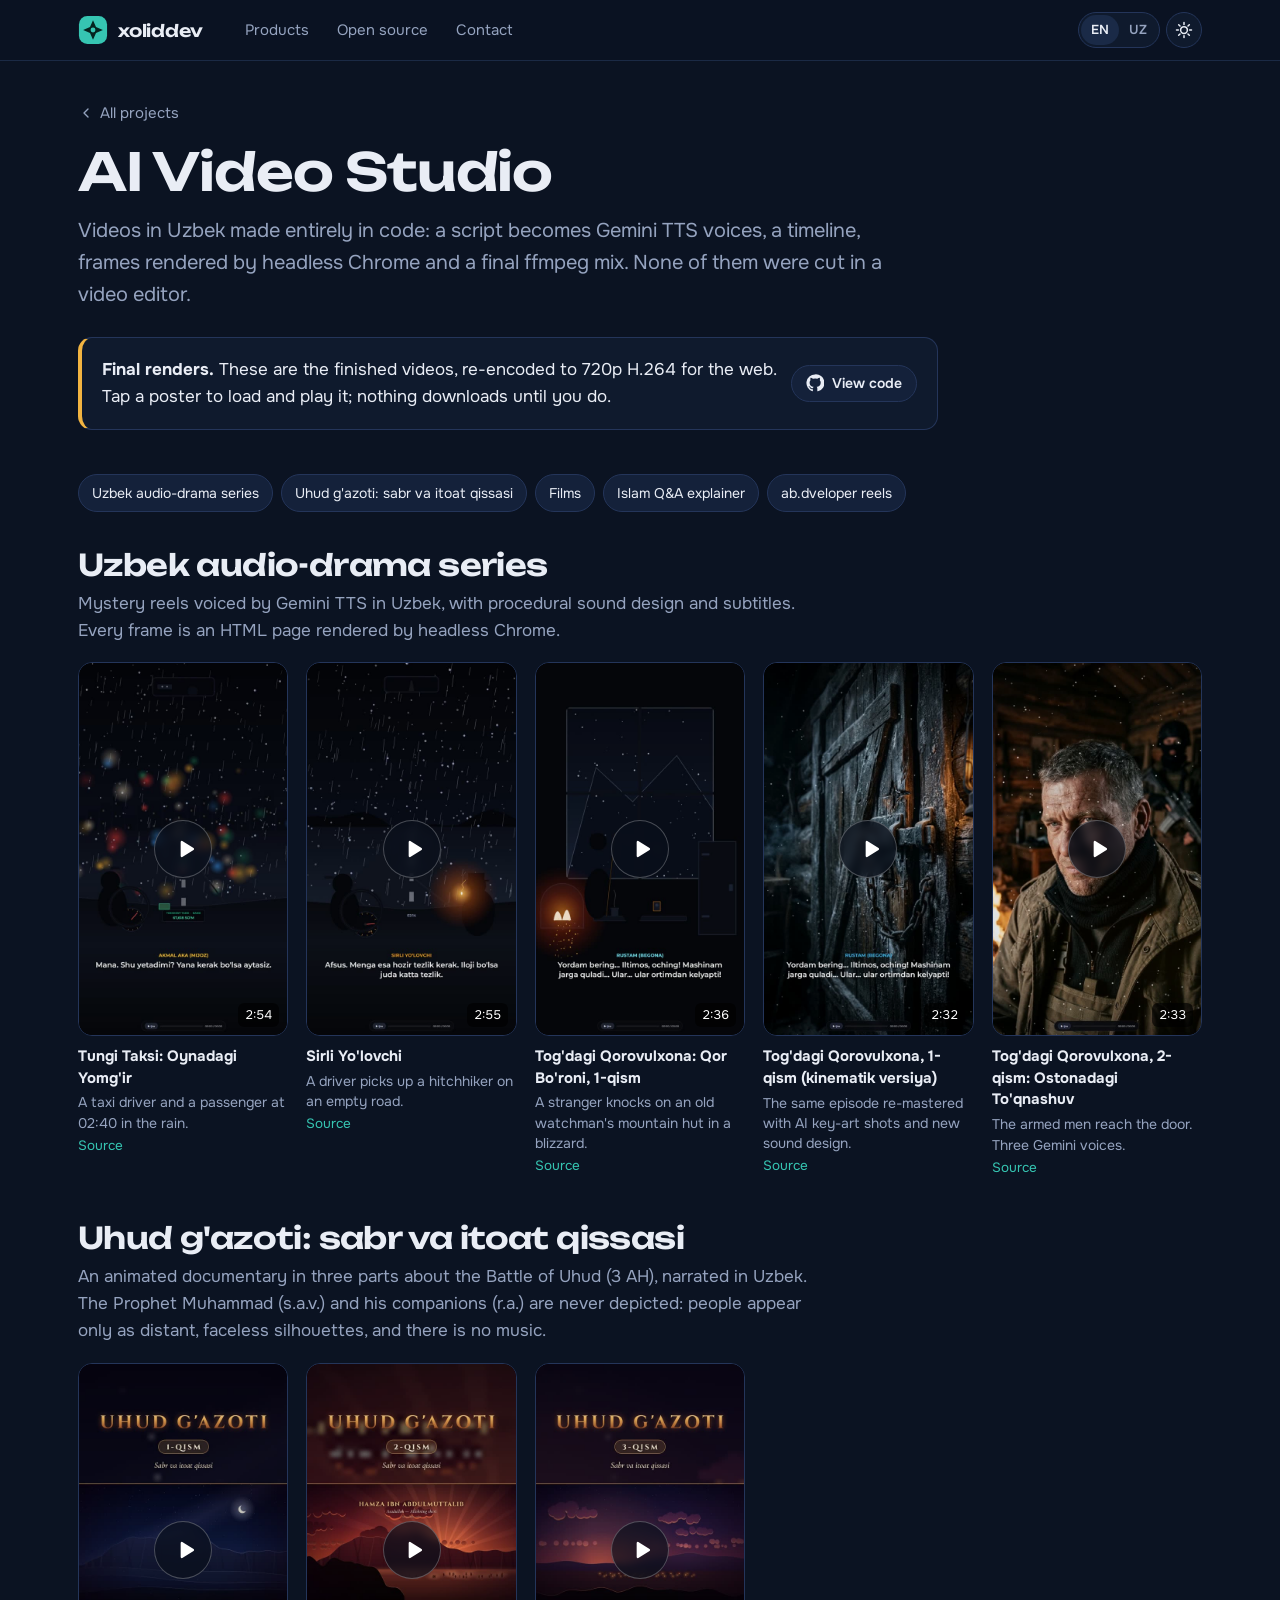
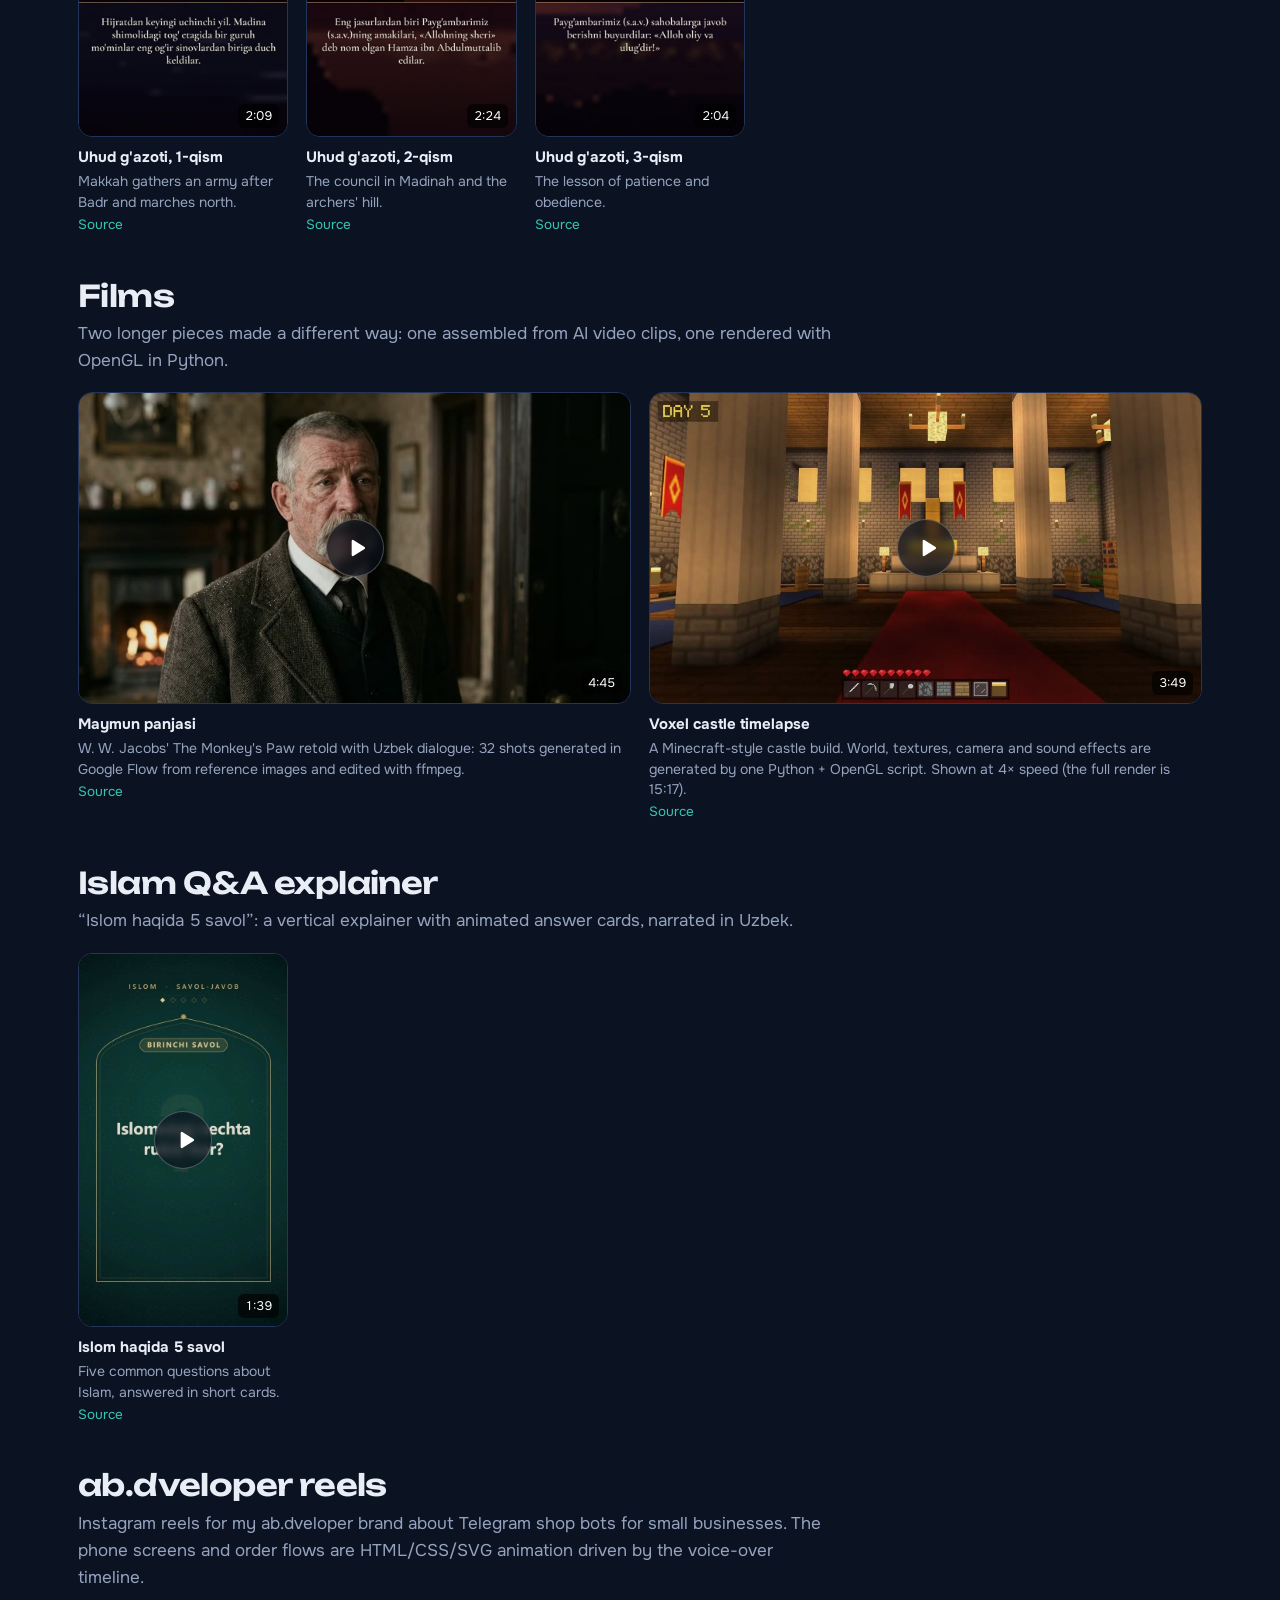
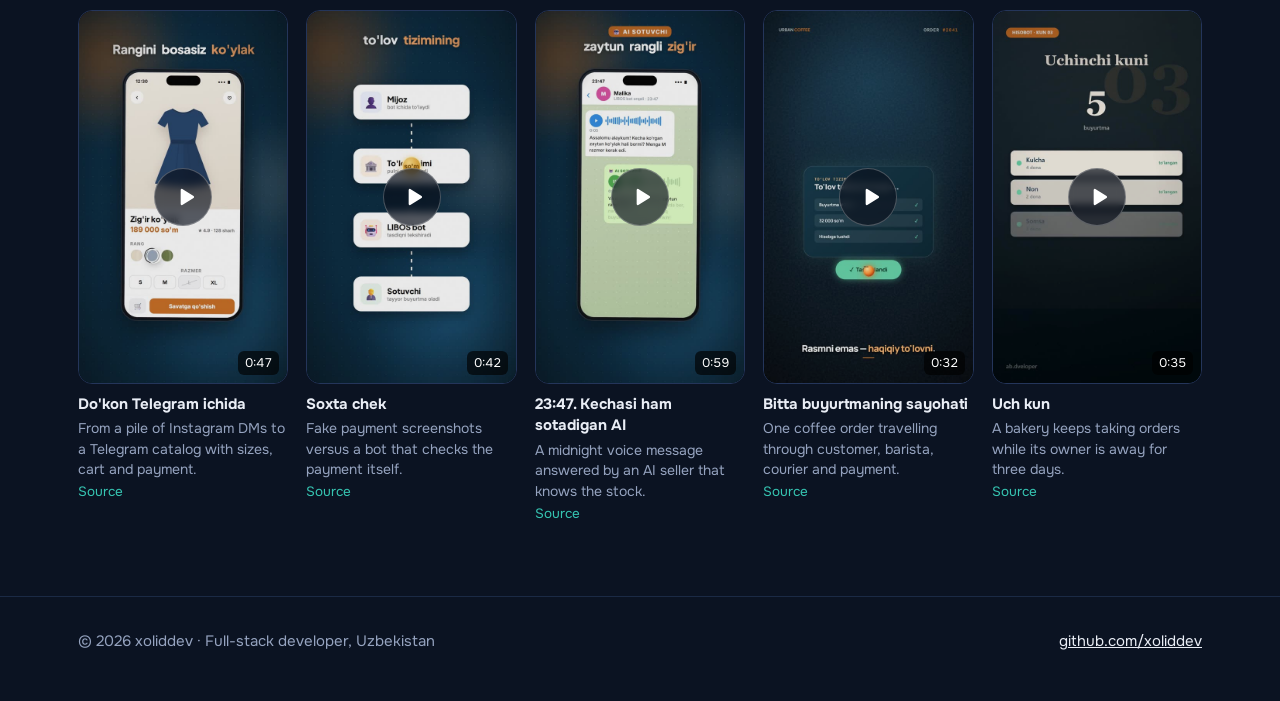
==== demos/ai-video-studio/index.html @ 484e1713 "Portfolio and live demos Home page with product case studies and an open-source grid, plus a live br" ====
<!doctype html>
<html lang="en" data-lang="en" data-theme="dark">
<head>
<meta charset="utf-8">
<meta name="viewport" content="width=device-width, initial-scale=1">
<title>AI Video Studio: Uzbek AI videos | xoliddev</title>
<meta name="x-title-en" content="AI Video Studio: Uzbek AI videos | xoliddev">
<meta name="x-title-uz" content="AI Video Studio: o'zbekcha AI videolar | xoliddev">
<meta name="description" content="Uzbek videos made with AI and code, from script to MP4: audio-drama reels, an animated history film, a Google Flow short film, a voxel timelapse and brand reels.">
<meta name="theme-color" content="#0b1322">
<link rel="canonical" href="https://xoliddev.github.io/demos/ai-video-studio/">
<meta property="og:type" content="website">
<meta property="og:site_name" content="xoliddev">
<meta property="og:title" content="AI Video Studio: Uzbek AI videos">
<meta property="og:description" content="Uzbek videos made with AI and code, from script to MP4: audio-drama reels, an animated history film, a Google Flow short film, a voxel timelapse and brand reels.">
<meta property="og:url" content="https://xoliddev.github.io/demos/ai-video-studio/">
<meta property="og:image" content="https://xoliddev.github.io/assets/img/og.png">
<meta name="twitter:card" content="summary_large_image">
<meta name="twitter:title" content="AI Video Studio: Uzbek AI videos">
<meta name="twitter:description" content="Uzbek videos made with AI and code, from script to MP4: audio-drama reels, an animated history film, a Google Flow short film, a voxel timelapse and brand reels.">
<meta name="twitter:image" content="https://xoliddev.github.io/assets/img/og.png">
<link rel="icon" href="../../favicon.svg" type="image/svg+xml">
<link rel="preconnect" href="https://fonts.googleapis.com">
<link rel="preconnect" href="https://fonts.gstatic.com" crossorigin>
<link rel="stylesheet" href="https://fonts.googleapis.com/css2?family=Onest:wght@400;500;600;700&family=Unbounded:wght@500;600;700&family=JetBrains+Mono:wght@400;500&display=swap">
<link rel="stylesheet" href="../../assets/css/site.css">
<script>(function(){var d=document.documentElement,g=function(k){try{return localStorage.getItem(k)}catch(e){return null}};d.dataset.lang=g('lang')||((navigator.language||'').toLowerCase().indexOf('uz')===0?'uz':'en');d.dataset.theme=g('theme')||'dark';})();</script>
<style>
.vgroup{padding-top:36px;padding-bottom:8px}.vgroup:last-of-type{padding-bottom:72px}
.vhead{max-width:760px;margin-bottom:18px}.vhead h2{font-size:clamp(22px,3vw,30px);margin-bottom:8px}.vhead p{margin:0}
.vgrid{display:grid;gap:18px}
.vgrid.v{grid-template-columns:repeat(2,minmax(0,1fr))}
@media(min-width:760px){.vgrid.v{grid-template-columns:repeat(3,minmax(0,1fr))}}
@media(min-width:1080px){.vgrid.v{grid-template-columns:repeat(5,minmax(0,1fr))}}
@media(min-width:900px){.vgrid.h{grid-template-columns:repeat(2,minmax(0,1fr))}}
.vid{margin:0;display:grid;gap:10px;align-content:start}
.vid-poster,.vid video{position:relative;display:block;width:100%;padding:0;border:1px solid var(--line);border-radius:14px;overflow:hidden;background:#000;cursor:pointer}
.vid.v .vid-poster,.vid.v video{aspect-ratio:9/16}.vid.h .vid-poster,.vid.h video{aspect-ratio:16/9}
.vid-poster img{width:100%;height:100%;object-fit:cover;transition:transform .4s,opacity .3s;opacity:.92}
.vid-poster:hover img{transform:scale(1.03);opacity:1}
.vid-play{position:absolute;left:50%;top:50%;width:58px;height:58px;margin:-29px 0 0 -29px;border-radius:50%;background:rgba(10,16,28,.66);display:grid;place-items:center;color:#fff;backdrop-filter:blur(4px);border:1px solid rgba(255,255,255,.25)}
.vid-play svg{width:26px;height:26px;margin-left:3px}
.vid-dur{position:absolute;right:8px;bottom:8px;background:rgba(0,0,0,.65);color:#fff;font-size:12.5px;padding:2px 7px;border-radius:6px;font-variant-numeric:tabular-nums}
.vid video{object-fit:contain;cursor:auto}
.vid figcaption{display:grid;gap:3px;font-size:14px;line-height:1.45}.vid figcaption b{font-size:15px;color:var(--text)}
.vid figcaption a{color:var(--accent);font-size:13.5px;text-decoration:none;width:max-content}.vid figcaption a:hover{text-decoration:underline}
.jump{display:flex;flex-wrap:wrap;gap:8px;margin-top:20px}
</style>
</head>
<body data-root="../../">
<header class="site-head"></header>
<main id="main">
  <section class="wrap demo-hero">
    <a class="crumb" href="../../#open-source"><svg viewBox="0 0 24 24" fill="none" stroke="currentColor" stroke-width="2" stroke-linecap="round" stroke-linejoin="round"><path d="M15 18l-6-6 6-6"/></svg><span class="l-en">All projects</span><span class="l-uz">Barcha loyihalar</span></a>
    <h1>AI Video Studio</h1>
    <p class="lede l-en">Videos in Uzbek made entirely in code: a script becomes Gemini TTS voices, a timeline, frames rendered by headless Chrome and a final ffmpeg mix. None of them were cut in a video editor.</p>
    <p class="lede l-uz">To'liq kod orqali yaratilgan o'zbekcha videolar: ssenariy Gemini TTS ovozlariga, vaqt chizig'iga, headless Chrome chizgan kadrlarga va yakuniy ffmpeg miksiga aylanadi. Hech biri video muharrirda yig'ilmagan.</p>
    <div class="demo-notice">
      <p class="l-en"><b>Final renders.</b> These are the finished videos, re-encoded to 720p H.264 for the web. Tap a poster to load and play it; nothing downloads until you do.</p>
      <p class="l-uz"><b>Yakuniy renderlar.</b> Bular tayyor videolar, veb uchun 720p H.264 ga qayta kodlangan. Yuklab ijro etish uchun posterni bosing, bosmaguningizcha hech narsa yuklanmaydi.</p>
      <div class="btn-row"><a class="btn btn-small" href="https://github.com/xoliddev/ai-video-studio" target="_blank" rel="noopener"><svg viewBox="0 0 24 24" fill="currentColor" aria-hidden="true"><path d="M12 .5a11.5 11.5 0 0 0-3.6 22.4c.6.1.8-.3.8-.6v-2c-3.2.7-3.9-1.5-3.9-1.5-.5-1.3-1.3-1.7-1.3-1.7-1-.7.1-.7.1-.7 1.2.1 1.8 1.2 1.8 1.2 1 1.8 2.8 1.3 3.5 1 .1-.8.4-1.3.7-1.6-2.6-.3-5.3-1.3-5.3-5.7 0-1.3.5-2.3 1.2-3.1-.1-.3-.5-1.5.1-3.1 0 0 1-.3 3.2 1.2a11 11 0 0 1 5.8 0c2.2-1.5 3.2-1.2 3.2-1.2.6 1.6.2 2.8.1 3.1.8.8 1.2 1.9 1.2 3.1 0 4.4-2.7 5.4-5.3 5.7.4.4.8 1.1.8 2.2v3.3c0 .3.2.7.8.6A11.5 11.5 0 0 0 12 .5z"/></svg><span class="l-en">View code</span><span class="l-uz">Kodni ko'rish</span></a></div>
    </div>
  </section>
  <section class="wrap"><nav class="jump" aria-label="Sections"><a class="chip" href="#series"><span class="l-en">Uzbek audio-drama series</span><span class="l-uz">O'zbekcha audio-serial</span></a><a class="chip" href="#uhud"><span class="l-en">Uhud g'azoti: sabr va itoat qissasi</span><span class="l-uz">Uhud g'azoti: sabr va itoat qissasi</span></a><a class="chip" href="#films"><span class="l-en">Films</span><span class="l-uz">Filmlar</span></a><a class="chip" href="#qa"><span class="l-en">Islam Q&A explainer</span><span class="l-uz">Islom haqida savol-javob</span></a><a class="chip" href="#reels"><span class="l-en">ab.dveloper reels</span><span class="l-uz">ab.dveloper reels</span></a></nav></section>
  <section class="wrap vgroup" id="series">
    <div class="vhead"><h2><span class="l-en">Uzbek audio-drama series</span><span class="l-uz">O'zbekcha audio-serial</span></h2><p class="muted"><span class="l-en">Mystery reels voiced by Gemini TTS in Uzbek, with procedural sound design and subtitles. Every frame is an HTML page rendered by headless Chrome.</span><span class="l-uz">Gemini TTS bilan o'zbekcha ovozlangan sirli reels, protsedural ovoz dizayni va subtitrlar bilan. Har bir kadr headless Chrome chizgan HTML sahifa.</span></p></div>
    <div class="vgrid v">
        <figure class="vid v">
          <button type="button" class="vid-poster" data-src="media/tungi-taksi.mp4" data-poster="media/tungi-taksi.jpg" aria-label="Play Tungi Taksi: Oynadagi Yomg&#x27;ir">
            <img src="media/tungi-taksi.jpg" alt="" loading="lazy" width="540" height="960">
            <span class="vid-play"><svg viewBox="0 0 24 24" fill="currentColor" aria-hidden="true"><path d="M8 5.5v13a1 1 0 0 0 1.5.86l10.4-6.5a1 1 0 0 0 0-1.72L9.5 4.64A1 1 0 0 0 8 5.5z"/></svg></span><span class="vid-dur">2:54</span>
          </button>
          <figcaption><b lang="uz">Tungi Taksi: Oynadagi Yomg&#x27;ir</b><span class="muted"><span class="l-en">A taxi driver and a passenger at 02:40 in the rain.</span><span class="l-uz">Yomg'irli tunda soat 02:40 da taksichi va yo'lovchi.</span></span><a href="https://github.com/xoliddev/ai-video-studio/tree/main/uzbek-audio-series" target="_blank" rel="noopener"><span class="l-en">Source</span><span class="l-uz">Manba kodi</span></a></figcaption>
        </figure>
        <figure class="vid v">
          <button type="button" class="vid-poster" data-src="media/sirli-yolovchi.mp4" data-poster="media/sirli-yolovchi.jpg" aria-label="Play Sirli Yo&#x27;lovchi">
            <img src="media/sirli-yolovchi.jpg" alt="" loading="lazy" width="540" height="960">
            <span class="vid-play"><svg viewBox="0 0 24 24" fill="currentColor" aria-hidden="true"><path d="M8 5.5v13a1 1 0 0 0 1.5.86l10.4-6.5a1 1 0 0 0 0-1.72L9.5 4.64A1 1 0 0 0 8 5.5z"/></svg></span><span class="vid-dur">2:55</span>
          </button>
          <figcaption><b lang="uz">Sirli Yo&#x27;lovchi</b><span class="muted"><span class="l-en">A driver picks up a hitchhiker on an empty road.</span><span class="l-uz">Haydovchi bo'm-bo'sh yo'lda yo'lovchini oladi.</span></span><a href="https://github.com/xoliddev/ai-video-studio/tree/main/uzbek-audio-series" target="_blank" rel="noopener"><span class="l-en">Source</span><span class="l-uz">Manba kodi</span></a></figcaption>
        </figure>
        <figure class="vid v">
          <button type="button" class="vid-poster" data-src="media/qorovulxona-ep1.mp4" data-poster="media/qorovulxona-ep1.jpg" aria-label="Play Tog&#x27;dagi Qorovulxona: Qor Bo&#x27;roni, 1-qism">
            <img src="media/qorovulxona-ep1.jpg" alt="" loading="lazy" width="540" height="960">
            <span class="vid-play"><svg viewBox="0 0 24 24" fill="currentColor" aria-hidden="true"><path d="M8 5.5v13a1 1 0 0 0 1.5.86l10.4-6.5a1 1 0 0 0 0-1.72L9.5 4.64A1 1 0 0 0 8 5.5z"/></svg></span><span class="vid-dur">2:36</span>
          </button>
          <figcaption><b lang="uz">Tog&#x27;dagi Qorovulxona: Qor Bo&#x27;roni, 1-qism</b><span class="muted"><span class="l-en">A stranger knocks on an old watchman's mountain hut in a blizzard.</span><span class="l-uz">Bo'ronda keksa qorovulning tog'dagi kulbasini begona odam taqillatadi.</span></span><a href="https://github.com/xoliddev/ai-video-studio/tree/main/uzbek-audio-series" target="_blank" rel="noopener"><span class="l-en">Source</span><span class="l-uz">Manba kodi</span></a></figcaption>
        </figure>
        <figure class="vid v">
          <button type="button" class="vid-poster" data-src="media/qorovulxona-ep1-remaster.mp4" data-poster="media/qorovulxona-ep1-remaster.jpg" aria-label="Play Tog&#x27;dagi Qorovulxona, 1-qism (kinematik versiya)">
            <img src="media/qorovulxona-ep1-remaster.jpg" alt="" loading="lazy" width="540" height="960">
            <span class="vid-play"><svg viewBox="0 0 24 24" fill="currentColor" aria-hidden="true"><path d="M8 5.5v13a1 1 0 0 0 1.5.86l10.4-6.5a1 1 0 0 0 0-1.72L9.5 4.64A1 1 0 0 0 8 5.5z"/></svg></span><span class="vid-dur">2:32</span>
          </button>
          <figcaption><b lang="uz">Tog&#x27;dagi Qorovulxona, 1-qism (kinematik versiya)</b><span class="muted"><span class="l-en">The same episode re-mastered with AI key-art shots and new sound design.</span><span class="l-uz">Xuddi shu qism AI kadrlar va yangi ovoz dizayni bilan qayta ishlangan.</span></span><a href="https://github.com/xoliddev/ai-video-studio/tree/main/uzbek-audio-series" target="_blank" rel="noopener"><span class="l-en">Source</span><span class="l-uz">Manba kodi</span></a></figcaption>
        </figure>
        <figure class="vid v">
          <button type="button" class="vid-poster" data-src="media/qorovulxona-ep2.mp4" data-poster="media/qorovulxona-ep2.jpg" aria-label="Play Tog&#x27;dagi Qorovulxona, 2-qism: Ostonadagi To&#x27;qnashuv">
            <img src="media/qorovulxona-ep2.jpg" alt="" loading="lazy" width="540" height="960">
            <span class="vid-play"><svg viewBox="0 0 24 24" fill="currentColor" aria-hidden="true"><path d="M8 5.5v13a1 1 0 0 0 1.5.86l10.4-6.5a1 1 0 0 0 0-1.72L9.5 4.64A1 1 0 0 0 8 5.5z"/></svg></span><span class="vid-dur">2:33</span>
          </button>
          <figcaption><b lang="uz">Tog&#x27;dagi Qorovulxona, 2-qism: Ostonadagi To&#x27;qnashuv</b><span class="muted"><span class="l-en">The armed men reach the door. Three Gemini voices.</span><span class="l-uz">Qurollangan odamlar eshikka yetib keladi. Uchta Gemini ovozi.</span></span><a href="https://github.com/xoliddev/ai-video-studio/tree/main/uzbek-audio-series" target="_blank" rel="noopener"><span class="l-en">Source</span><span class="l-uz">Manba kodi</span></a></figcaption>
        </figure>
    </div>
  </section>
  <section class="wrap vgroup" id="uhud">
    <div class="vhead"><h2><span class="l-en">Uhud g'azoti: sabr va itoat qissasi</span><span class="l-uz">Uhud g'azoti: sabr va itoat qissasi</span></h2><p class="muted"><span class="l-en">An animated documentary in three parts about the Battle of Uhud (3 AH), narrated in Uzbek. The Prophet Muhammad (s.a.v.) and his companions (r.a.) are never depicted: people appear only as distant, faceless silhouettes, and there is no music.</span><span class="l-uz">Hijriy 3-yildagi Uhud g'azoti haqida uch qismli animatsion hujjatli film, o'zbek tilida. Payg'ambarimiz Muhammad (s.a.v.) va sahobalar (r.a.) tasvirlanmaydi: odamlar faqat uzoqdagi yuzsiz siluet sifatida ko'rinadi, musiqa ishlatilmagan.</span></p></div>
    <div class="vgrid v">
        <figure class="vid v">
          <button type="button" class="vid-poster" data-src="media/uhud-1.mp4" data-poster="media/uhud-1.jpg" aria-label="Play Uhud g&#x27;azoti, 1-qism">
            <img src="media/uhud-1.jpg" alt="" loading="lazy" width="540" height="960">
            <span class="vid-play"><svg viewBox="0 0 24 24" fill="currentColor" aria-hidden="true"><path d="M8 5.5v13a1 1 0 0 0 1.5.86l10.4-6.5a1 1 0 0 0 0-1.72L9.5 4.64A1 1 0 0 0 8 5.5z"/></svg></span><span class="vid-dur">2:09</span>
          </button>
          <figcaption><b lang="uz">Uhud g&#x27;azoti, 1-qism</b><span class="muted"><span class="l-en">Makkah gathers an army after Badr and marches north.</span><span class="l-uz">Badrdan so'ng Makka qo'shin to'plab, shimolga yo'l oladi.</span></span><a href="https://github.com/xoliddev/ai-video-studio/tree/main/uhud-animated-film" target="_blank" rel="noopener"><span class="l-en">Source</span><span class="l-uz">Manba kodi</span></a></figcaption>
        </figure>
        <figure class="vid v">
          <button type="button" class="vid-poster" data-src="media/uhud-2.mp4" data-poster="media/uhud-2.jpg" aria-label="Play Uhud g&#x27;azoti, 2-qism">
            <img src="media/uhud-2.jpg" alt="" loading="lazy" width="540" height="960">
            <span class="vid-play"><svg viewBox="0 0 24 24" fill="currentColor" aria-hidden="true"><path d="M8 5.5v13a1 1 0 0 0 1.5.86l10.4-6.5a1 1 0 0 0 0-1.72L9.5 4.64A1 1 0 0 0 8 5.5z"/></svg></span><span class="vid-dur">2:24</span>
          </button>
          <figcaption><b lang="uz">Uhud g&#x27;azoti, 2-qism</b><span class="muted"><span class="l-en">The council in Madinah and the archers' hill.</span><span class="l-uz">Madinadagi maslahat va kamonchilar tepaligi.</span></span><a href="https://github.com/xoliddev/ai-video-studio/tree/main/uhud-animated-film" target="_blank" rel="noopener"><span class="l-en">Source</span><span class="l-uz">Manba kodi</span></a></figcaption>
        </figure>
        <figure class="vid v">
          <button type="button" class="vid-poster" data-src="media/uhud-3.mp4" data-poster="media/uhud-3.jpg" aria-label="Play Uhud g&#x27;azoti, 3-qism">
            <img src="media/uhud-3.jpg" alt="" loading="lazy" width="540" height="960">
            <span class="vid-play"><svg viewBox="0 0 24 24" fill="currentColor" aria-hidden="true"><path d="M8 5.5v13a1 1 0 0 0 1.5.86l10.4-6.5a1 1 0 0 0 0-1.72L9.5 4.64A1 1 0 0 0 8 5.5z"/></svg></span><span class="vid-dur">2:04</span>
          </button>
          <figcaption><b lang="uz">Uhud g&#x27;azoti, 3-qism</b><span class="muted"><span class="l-en">The lesson of patience and obedience.</span><span class="l-uz">Sabr va itoat saboqi.</span></span><a href="https://github.com/xoliddev/ai-video-studio/tree/main/uhud-animated-film" target="_blank" rel="noopener"><span class="l-en">Source</span><span class="l-uz">Manba kodi</span></a></figcaption>
        </figure>
    </div>
  </section>
  <section class="wrap vgroup" id="films">
    <div class="vhead"><h2><span class="l-en">Films</span><span class="l-uz">Filmlar</span></h2><p class="muted"><span class="l-en">Two longer pieces made a different way: one assembled from AI video clips, one rendered with OpenGL in Python.</span><span class="l-uz">Boshqacha usulda yaratilgan ikkita uzunroq ish: biri AI video kliplardan yig'ilgan, biri Python'da OpenGL bilan chizilgan.</span></p></div>
    <div class="vgrid h">
        <figure class="vid h">
          <button type="button" class="vid-poster" data-src="media/maymun-panjasi.mp4" data-poster="media/maymun-panjasi.jpg" aria-label="Play Maymun panjasi">
            <img src="media/maymun-panjasi.jpg" alt="" loading="lazy" width="960" height="540">
            <span class="vid-play"><svg viewBox="0 0 24 24" fill="currentColor" aria-hidden="true"><path d="M8 5.5v13a1 1 0 0 0 1.5.86l10.4-6.5a1 1 0 0 0 0-1.72L9.5 4.64A1 1 0 0 0 8 5.5z"/></svg></span><span class="vid-dur">4:45</span>
          </button>
          <figcaption><b lang="uz">Maymun panjasi</b><span class="muted"><span class="l-en">W. W. Jacobs' The Monkey's Paw retold with Uzbek dialogue: 32 shots generated in Google Flow from reference images and edited with ffmpeg.</span><span class="l-uz">V. V. Jeykobsning “Maymun panjasi” hikoyasi o'zbekcha dialog bilan: Google Flow'da referens rasmlardan yaratilgan 32 kadr, ffmpeg bilan yig'ilgan.</span></span><a href="https://github.com/xoliddev/ai-video-studio/tree/main/monkeys-paw-flow-film" target="_blank" rel="noopener"><span class="l-en">Source</span><span class="l-uz">Manba kodi</span></a></figcaption>
        </figure>
        <figure class="vid h">
          <button type="button" class="vid-poster" data-src="media/voxel-castle.mp4" data-poster="media/voxel-castle.jpg" aria-label="Play Voxel castle timelapse">
            <img src="media/voxel-castle.jpg" alt="" loading="lazy" width="960" height="540">
            <span class="vid-play"><svg viewBox="0 0 24 24" fill="currentColor" aria-hidden="true"><path d="M8 5.5v13a1 1 0 0 0 1.5.86l10.4-6.5a1 1 0 0 0 0-1.72L9.5 4.64A1 1 0 0 0 8 5.5z"/></svg></span><span class="vid-dur">3:49</span>
          </button>
          <figcaption><b lang="uz">Voxel castle timelapse</b><span class="muted"><span class="l-en">A Minecraft-style castle build. World, textures, camera and sound effects are generated by one Python + OpenGL script. Shown at 4× speed (the full render is 15:17).</span><span class="l-uz">Minecraft uslubidagi qal'a qurilishi. Dunyo, teksturalar, kamera va ovoz effektlari bitta Python + OpenGL skriptida yaratilgan. 4× tezlikda (to'liq render 15:17).</span></span><a href="https://github.com/xoliddev/ai-video-studio/tree/main/voxel-castle-timelapse" target="_blank" rel="noopener"><span class="l-en">Source</span><span class="l-uz">Manba kodi</span></a></figcaption>
        </figure>
    </div>
  </section>
  <section class="wrap vgroup" id="qa">
    <div class="vhead"><h2><span class="l-en">Islam Q&A explainer</span><span class="l-uz">Islom haqida savol-javob</span></h2><p class="muted"><span class="l-en">“Islom haqida 5 savol”: a vertical explainer with animated answer cards, narrated in Uzbek.</span><span class="l-uz">“Islom haqida 5 savol”: animatsion javob kartalari bilan vertikal tushuntirish videosi, o'zbek tilida.</span></p></div>
    <div class="vgrid v">
        <figure class="vid v">
          <button type="button" class="vid-poster" data-src="media/islom-savol-javob.mp4" data-poster="media/islom-savol-javob.jpg" aria-label="Play Islom haqida 5 savol">
            <img src="media/islom-savol-javob.jpg" alt="" loading="lazy" width="540" height="960">
            <span class="vid-play"><svg viewBox="0 0 24 24" fill="currentColor" aria-hidden="true"><path d="M8 5.5v13a1 1 0 0 0 1.5.86l10.4-6.5a1 1 0 0 0 0-1.72L9.5 4.64A1 1 0 0 0 8 5.5z"/></svg></span><span class="vid-dur">1:39</span>
          </button>
          <figcaption><b lang="uz">Islom haqida 5 savol</b><span class="muted"><span class="l-en">Five common questions about Islam, answered in short cards.</span><span class="l-uz">Islom haqidagi beshta keng tarqalgan savolga qisqa javoblar.</span></span><a href="https://github.com/xoliddev/ai-video-studio/tree/main/islam-qa-video" target="_blank" rel="noopener"><span class="l-en">Source</span><span class="l-uz">Manba kodi</span></a></figcaption>
        </figure>
    </div>
  </section>
  <section class="wrap vgroup" id="reels">
    <div class="vhead"><h2><span class="l-en">ab.dveloper reels</span><span class="l-uz">ab.dveloper reels</span></h2><p class="muted"><span class="l-en">Instagram reels for my ab.dveloper brand about Telegram shop bots for small businesses. The phone screens and order flows are HTML/CSS/SVG animation driven by the voice-over timeline.</span><span class="l-uz">ab.dveloper brendim uchun kichik biznesga Telegram do'kon botlari haqidagi Instagram reels. Telefon ekranlari va buyurtma oqimlari ovoz vaqt chizig'iga bog'langan HTML/CSS/SVG animatsiya.</span></p></div>
    <div class="vgrid v">
        <figure class="vid v">
          <button type="button" class="vid-poster" data-src="media/libos.mp4" data-poster="media/libos.jpg" aria-label="Play Do&#x27;kon Telegram ichida">
            <img src="media/libos.jpg" alt="" loading="lazy" width="540" height="960">
            <span class="vid-play"><svg viewBox="0 0 24 24" fill="currentColor" aria-hidden="true"><path d="M8 5.5v13a1 1 0 0 0 1.5.86l10.4-6.5a1 1 0 0 0 0-1.72L9.5 4.64A1 1 0 0 0 8 5.5z"/></svg></span><span class="vid-dur">0:47</span>
          </button>
          <figcaption><b lang="uz">Do&#x27;kon Telegram ichida</b><span class="muted"><span class="l-en">From a pile of Instagram DMs to a Telegram catalog with sizes, cart and payment.</span><span class="l-uz">Instagram'dagi savollar uyumidan o'lcham, savat va to'lovli Telegram katalogigacha.</span></span><a href="https://github.com/xoliddev/ai-video-studio/tree/main/ab-dveloper-reels" target="_blank" rel="noopener"><span class="l-en">Source</span><span class="l-uz">Manba kodi</span></a></figcaption>
        </figure>
        <figure class="vid v">
          <button type="button" class="vid-poster" data-src="media/soxta-chek.mp4" data-poster="media/soxta-chek.jpg" aria-label="Play Soxta chek">
            <img src="media/soxta-chek.jpg" alt="" loading="lazy" width="540" height="960">
            <span class="vid-play"><svg viewBox="0 0 24 24" fill="currentColor" aria-hidden="true"><path d="M8 5.5v13a1 1 0 0 0 1.5.86l10.4-6.5a1 1 0 0 0 0-1.72L9.5 4.64A1 1 0 0 0 8 5.5z"/></svg></span><span class="vid-dur">0:42</span>
          </button>
          <figcaption><b lang="uz">Soxta chek</b><span class="muted"><span class="l-en">Fake payment screenshots versus a bot that checks the payment itself.</span><span class="l-uz">Soxta to'lov skrinshotlari va to'lovni o'zi tekshiradigan bot.</span></span><a href="https://github.com/xoliddev/ai-video-studio/tree/main/ab-dveloper-reels" target="_blank" rel="noopener"><span class="l-en">Source</span><span class="l-uz">Manba kodi</span></a></figcaption>
        </figure>
        <figure class="vid v">
          <button type="button" class="vid-poster" data-src="media/ai-sotuvchi.mp4" data-poster="media/ai-sotuvchi.jpg" aria-label="Play 23:47. Kechasi ham sotadigan AI">
            <img src="media/ai-sotuvchi.jpg" alt="" loading="lazy" width="540" height="960">
            <span class="vid-play"><svg viewBox="0 0 24 24" fill="currentColor" aria-hidden="true"><path d="M8 5.5v13a1 1 0 0 0 1.5.86l10.4-6.5a1 1 0 0 0 0-1.72L9.5 4.64A1 1 0 0 0 8 5.5z"/></svg></span><span class="vid-dur">0:59</span>
          </button>
          <figcaption><b lang="uz">23:47. Kechasi ham sotadigan AI</b><span class="muted"><span class="l-en">A midnight voice message answered by an AI seller that knows the stock.</span><span class="l-uz">Yarim tundagi ovozli xabarga omborni biladigan AI sotuvchi javob beradi.</span></span><a href="https://github.com/xoliddev/ai-video-studio/tree/main/ab-dveloper-reels" target="_blank" rel="noopener"><span class="l-en">Source</span><span class="l-uz">Manba kodi</span></a></figcaption>
        </figure>
        <figure class="vid v">
          <button type="button" class="vid-poster" data-src="media/buyurtma-sayohati.mp4" data-poster="media/buyurtma-sayohati.jpg" aria-label="Play Bitta buyurtmaning sayohati">
            <img src="media/buyurtma-sayohati.jpg" alt="" loading="lazy" width="540" height="960">
            <span class="vid-play"><svg viewBox="0 0 24 24" fill="currentColor" aria-hidden="true"><path d="M8 5.5v13a1 1 0 0 0 1.5.86l10.4-6.5a1 1 0 0 0 0-1.72L9.5 4.64A1 1 0 0 0 8 5.5z"/></svg></span><span class="vid-dur">0:32</span>
          </button>
          <figcaption><b lang="uz">Bitta buyurtmaning sayohati</b><span class="muted"><span class="l-en">One coffee order travelling through customer, barista, courier and payment.</span><span class="l-uz">Bitta qahva buyurtmasi mijoz, barista, kuryer va to'lov bo'ylab sayohati.</span></span><a href="https://github.com/xoliddev/ai-video-studio/tree/main/ab-dveloper-reels" target="_blank" rel="noopener"><span class="l-en">Source</span><span class="l-uz">Manba kodi</span></a></figcaption>
        </figure>
        <figure class="vid v">
          <button type="button" class="vid-poster" data-src="media/uch-kun.mp4" data-poster="media/uch-kun.jpg" aria-label="Play Uch kun">
            <img src="media/uch-kun.jpg" alt="" loading="lazy" width="540" height="960">
            <span class="vid-play"><svg viewBox="0 0 24 24" fill="currentColor" aria-hidden="true"><path d="M8 5.5v13a1 1 0 0 0 1.5.86l10.4-6.5a1 1 0 0 0 0-1.72L9.5 4.64A1 1 0 0 0 8 5.5z"/></svg></span><span class="vid-dur">0:35</span>
          </button>
          <figcaption><b lang="uz">Uch kun</b><span class="muted"><span class="l-en">A bakery keeps taking orders while its owner is away for three days.</span><span class="l-uz">Egasi uch kun yo'qligida ham novvoyxona buyurtma olishda davom etadi.</span></span><a href="https://github.com/xoliddev/ai-video-studio/tree/main/ab-dveloper-reels" target="_blank" rel="noopener"><span class="l-en">Source</span><span class="l-uz">Manba kodi</span></a></figcaption>
        </figure>
    </div>
  </section>
  <script>
  document.addEventListener("click", function (e) {
    var b = e.target.closest(".vid-poster");
    if (!b) return;
    document.querySelectorAll(".vid video").forEach(function (v) { v.pause(); });
    var v = document.createElement("video");
    v.src = b.dataset.src; v.poster = b.dataset.poster; v.controls = true; v.playsInline = true; v.preload = "auto";
    v.setAttribute("aria-label", b.getAttribute("aria-label").replace(/^Play /, ""));
    b.replaceWith(v);
    var p = v.play(); if (p && p.catch) p.catch(function () {});
  });
  document.addEventListener("play", function (e) { document.querySelectorAll(".vid video").forEach(function (v) { if (v !== e.target) v.pause(); }); }, true);
  </script>
</main>
<footer class="site-foot"></footer>
<script src="../../assets/js/site.js"></script>
</body>
</html>
---- assets/css/site.css ----
/* xoliddev — shared tokens, layout and components */
:root {
  --bg: #0b1322;
  --bg-2: #0f1a2d;
  --surface: #14213a;
  --surface-2: #1a2a47;
  --line: #24355a;
  --line-soft: #1b2a45;
  --text: #e9edf5;
  --muted: #95a3bf;
  --faint: #6d7c9a;
  --accent: #36c5b2;
  --accent-strong: #5fe0cd;
  --accent-ink: #04241f;
  --gold: #f2b441;
  --danger: #ff7a7a;
  --ok: #57d68d;
  --focus: #f2b441;
  --radius-s: 8px;
  --radius-m: 14px;
  --radius-l: 22px;
  --gutter: 16px;
  --maxw: 1180px;
  --display: "Unbounded", "Segoe UI", system-ui, sans-serif;
  --body: "Onest", "Segoe UI", system-ui, sans-serif;
  --mono: "JetBrains Mono", ui-monospace, "Cascadia Code", Consolas, monospace;
  --tile: url("data:image/svg+xml,%3Csvg xmlns='http://www.w3.org/2000/svg' width='72' height='72' viewBox='0 0 72 72'%3E%3Cg fill='none' stroke='%2336c5b2' stroke-width='1'%3E%3Cpath d='M36 6l9 21 21 9-21 9-9 21-9-21-21-9 21-9z'/%3E%3Cpath d='M36 22l5 9 9 5-9 5-5 9-5-9-9-5 9-5z'/%3E%3Cpath d='M0 0l6 6M72 0l-6 6M0 72l6-6M72 72l-6-6'/%3E%3C/g%3E%3C/svg%3E");
  color-scheme: dark;
}
:root[data-theme="light"] {
  --bg: #eef2f7;
  --bg-2: #e5ebf3;
  --surface: #ffffff;
  --surface-2: #f4f7fb;
  --line: #c9d3e2;
  --line-soft: #dce3ee;
  --text: #0c1526;
  --muted: #4b5a76;
  --faint: #6b7892;
  --accent: #0b8576;
  --accent-strong: #0a6e62;
  --accent-ink: #ffffff;
  --gold: #a86900;
  --danger: #c53b3b;
  --ok: #1f8a4c;
  --focus: #a86900;
  color-scheme: light;
}

*, *::before, *::after { box-sizing: border-box; }
html { -webkit-text-size-adjust: 100%; scroll-behavior: smooth; }
@media (prefers-reduced-motion: reduce) { html { scroll-behavior: auto; } }
body {
  margin: 0;
  background: var(--bg);
  color: var(--text);
  font: 400 17px/1.6 var(--body);
  overflow-x: hidden;
  text-rendering: optimizeLegibility;
}
img, video, svg { max-width: 100%; display: block; }
a { color: inherit; }
button, input, select, textarea { font: inherit; color: inherit; }
:focus-visible { outline: 2px solid var(--focus); outline-offset: 3px; border-radius: 4px; }
.sr-only { position: absolute; width: 1px; height: 1px; padding: 0; margin: -1px; overflow: hidden; clip: rect(0 0 0 0); white-space: nowrap; border: 0; }

/* language switching: both languages live in the markup */
:root[data-lang="en"] .l-uz, :root[data-lang="uz"] .l-en { display: none !important; }

.wrap { width: 100%; max-width: var(--maxw); margin: 0 auto; padding: 0 var(--gutter); }
@media (min-width: 700px) { :root { --gutter: 28px; } }

/* ---------- header ---------- */
.site-head {
  position: sticky; top: 0; z-index: 50;
  background: color-mix(in srgb, var(--bg) 86%, transparent);
  backdrop-filter: saturate(140%) blur(10px);
  -webkit-backdrop-filter: saturate(140%) blur(10px);
  border-bottom: 1px solid var(--line-soft);
}
.site-head .wrap { display: flex; align-items: center; gap: 12px; height: 60px; }
.brand { display: inline-flex; align-items: center; gap: 10px; text-decoration: none; font: 600 17px/1 var(--display); letter-spacing: -0.01em; }
.brand-mark { width: 30px; height: 30px; flex: none; }
.nav { display: none; gap: 4px; margin-left: 18px; }
.nav a { text-decoration: none; color: var(--muted); padding: 8px 12px; border-radius: 999px; font-size: 15px; }
.nav a:hover { color: var(--text); background: var(--surface); }
@media (min-width: 820px) { .nav { display: flex; } }
.head-tools { margin-left: auto; display: flex; align-items: center; gap: 6px; }
.seg { display: inline-flex; border: 1px solid var(--line); border-radius: 999px; padding: 2px; background: var(--bg-2); }
.seg button { border: 0; background: none; padding: 5px 10px; border-radius: 999px; font-size: 13px; font-weight: 600; color: var(--muted); cursor: pointer; }
.seg button[aria-pressed="true"] { background: var(--surface-2); color: var(--text); }
.icon-btn { width: 36px; height: 36px; display: inline-grid; place-items: center; border: 1px solid var(--line); border-radius: 999px; background: var(--bg-2); cursor: pointer; color: var(--text); }
.icon-btn svg { width: 18px; height: 18px; }
.icon-btn:hover { border-color: var(--accent); }
:root[data-theme="light"] .i-sun, :root:not([data-theme="light"]) .i-moon { display: none; }

/* ---------- buttons ---------- */
.btn {
  display: inline-flex; align-items: center; justify-content: center; gap: 8px;
  min-height: 44px; padding: 10px 18px; border-radius: 999px;
  font-weight: 600; font-size: 15px; text-decoration: none; cursor: pointer;
  border: 1px solid var(--line); background: var(--surface); color: var(--text);
  transition: background .15s, border-color .15s, transform .15s;
}
.btn:hover { border-color: var(--accent); }
.btn:active { transform: translateY(1px); }
.btn svg { width: 18px; height: 18px; flex: none; }
.btn-primary { background: var(--accent); border-color: var(--accent); color: var(--accent-ink); }
.btn-primary:hover { background: var(--accent-strong); border-color: var(--accent-strong); }
.btn-small { min-height: 36px; padding: 6px 14px; font-size: 14px; }
.btn-row { display: flex; flex-wrap: wrap; gap: 10px; }

/* ---------- type ---------- */
h1, h2, h3 { font-family: var(--display); font-weight: 600; letter-spacing: -0.02em; line-height: 1.12; margin: 0; text-wrap: balance; }
h1 { font-size: clamp(34px, 7.4vw, 66px); }
h2 { font-size: clamp(26px, 4.4vw, 40px); }
h3 { font-size: 20px; letter-spacing: -0.01em; }
p { margin: 0 0 1em; }
.lede { font-size: clamp(17px, 2.1vw, 20px); color: var(--muted); max-width: 62ch; }
.muted { color: var(--muted); }
code, kbd, pre { font-family: var(--mono); font-size: .9em; }

/* ---------- sections ---------- */
.section { padding-top: 72px; padding-bottom: 72px; border-top: 1px solid var(--line-soft); }
.section-head { display: grid; gap: 12px; margin-bottom: 36px; max-width: 760px; }
.section-head p { color: var(--muted); margin: 0; }

/* ---------- footer ---------- */
.site-foot { border-top: 1px solid var(--line-soft); padding: 32px 0 48px; color: var(--muted); font-size: 15px; }
.site-foot .wrap { display: flex; flex-wrap: wrap; gap: 14px 24px; align-items: center; justify-content: space-between; }
.site-foot a { color: var(--text); }

/* ---------- demo pages ---------- */
.demo-hero { padding-top: 40px; padding-bottom: 24px; }
.crumb { display: inline-flex; align-items: center; gap: 6px; color: var(--muted); text-decoration: none; font-size: 15px; margin-bottom: 18px; }
.crumb:hover { color: var(--text); }
.crumb svg { width: 16px; height: 16px; }
.demo-hero h1 { font-size: clamp(30px, 5.6vw, 52px); margin-bottom: 14px; }
.demo-notice {
  display: grid; gap: 14px; margin: 26px 0 0; padding: 18px 20px;
  border: 1px solid var(--line); border-left: 4px solid var(--gold);
  border-radius: var(--radius-m); background: var(--bg-2); max-width: 860px;
}
.demo-notice p { margin: 0; }
@media (min-width: 760px) { .demo-notice { grid-template-columns: 1fr auto; align-items: center; } }
.demo-grid { display: grid; gap: 28px; padding-top: 28px; padding-bottom: 72px; align-items: start; }
@media (min-width: 980px) { .demo-grid { grid-template-columns: minmax(0, 430px) minmax(0, 1fr); gap: 48px; } }
.side h2 { font-size: 22px; margin: 0 0 12px; }
.side section + section { margin-top: 34px; }
.side ul { padding-left: 20px; margin: 0; }
.side li { margin: 6px 0; }
.chips { display: flex; flex-wrap: wrap; gap: 8px; }
.chip {
  border: 1px solid var(--line); background: var(--surface); color: var(--text);
  border-radius: 999px; padding: 7px 13px; font-size: 14px; cursor: pointer; text-align: left; text-decoration: none;
}
.chip:hover { border-color: var(--accent); }
.real-list { list-style: none; padding: 0 !important; display: grid; gap: 10px; }
.real-list li { display: grid; grid-template-columns: 82px 1fr; gap: 12px; margin: 0 !important; align-items: baseline; }
.tag { display: inline-block; font-size: 12.5px; font-weight: 600; padding: 2px 9px; border-radius: 999px; text-align: center; }
.tag-real { background: color-mix(in srgb, var(--ok) 18%, transparent); color: var(--ok); }
.tag-sim { background: color-mix(in srgb, var(--gold) 20%, transparent); color: var(--gold); }
.panel { border: 1px solid var(--line); border-radius: var(--radius-m); background: var(--bg-2); padding: 18px; }

@media (prefers-reduced-motion: reduce) {
  *, *::before, *::after { animation-duration: .001ms !important; animation-iteration-count: 1 !important; transition-duration: .001ms !important; }
}
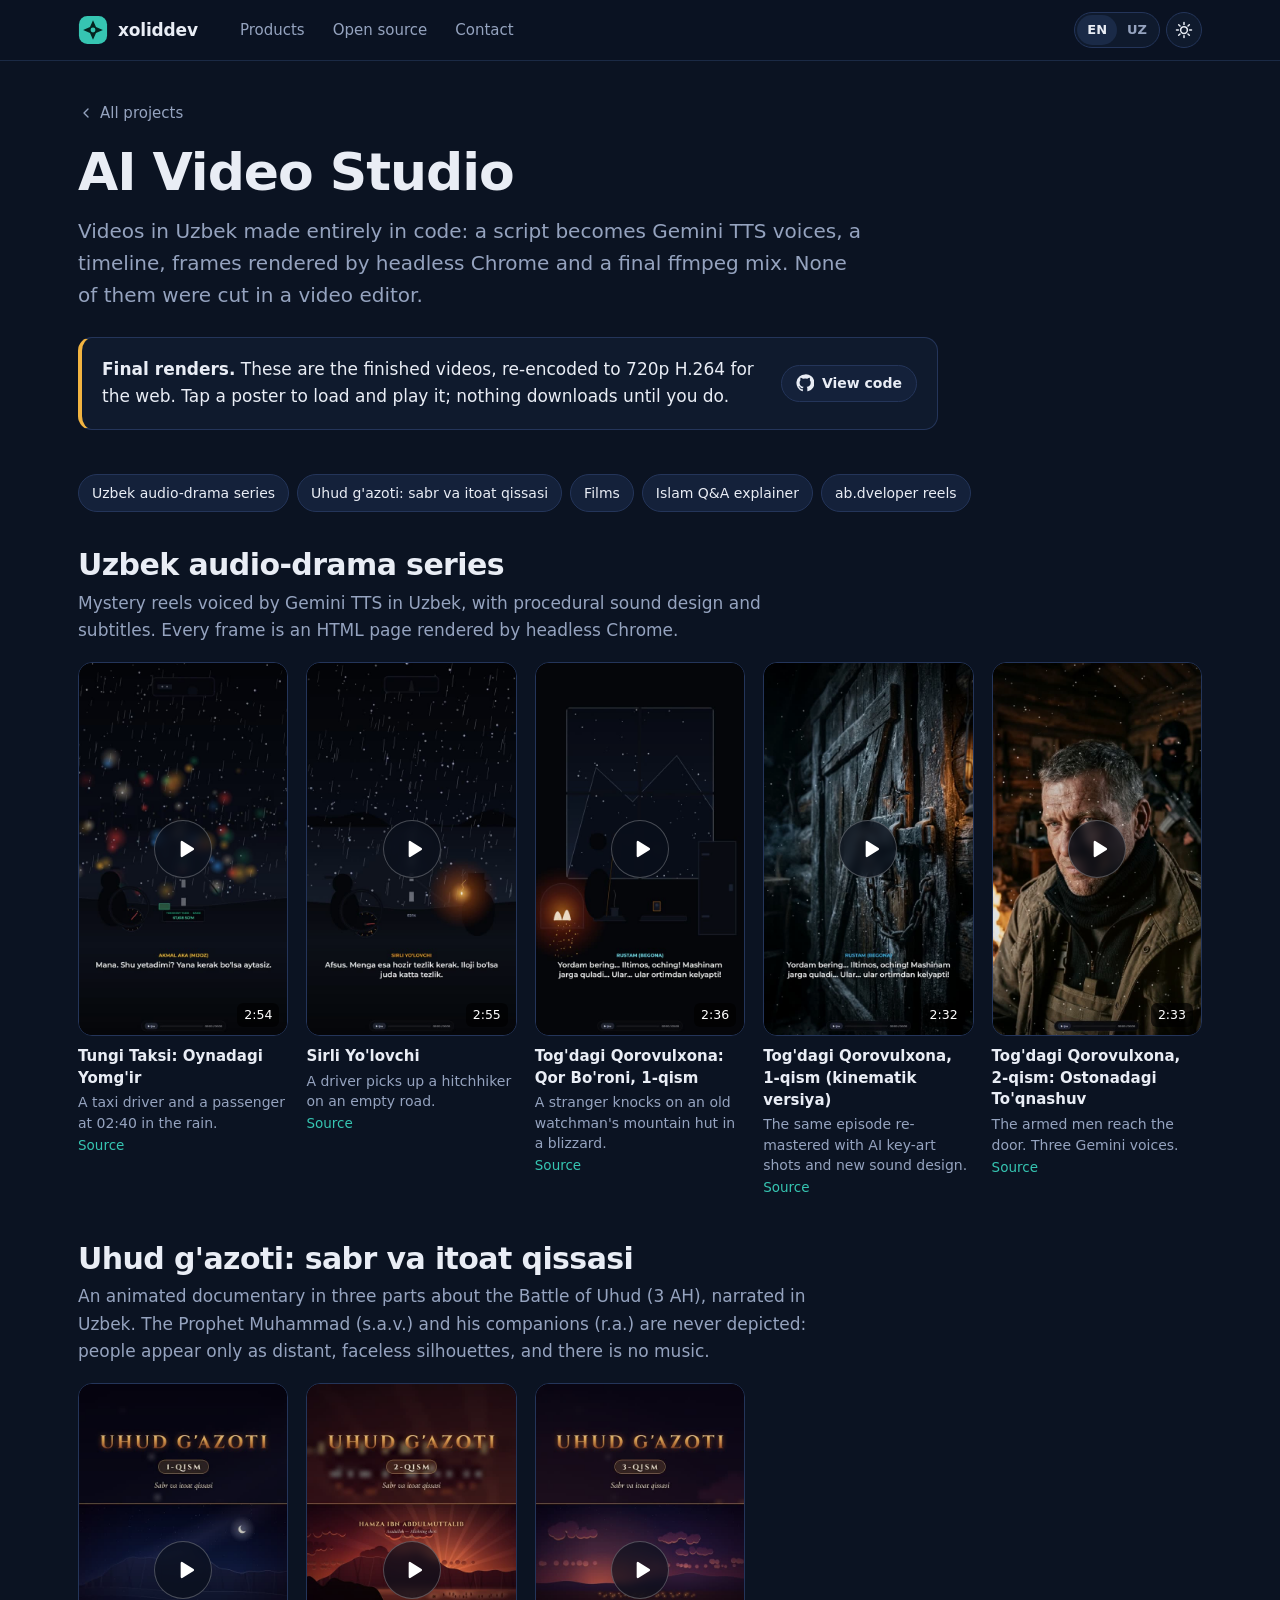
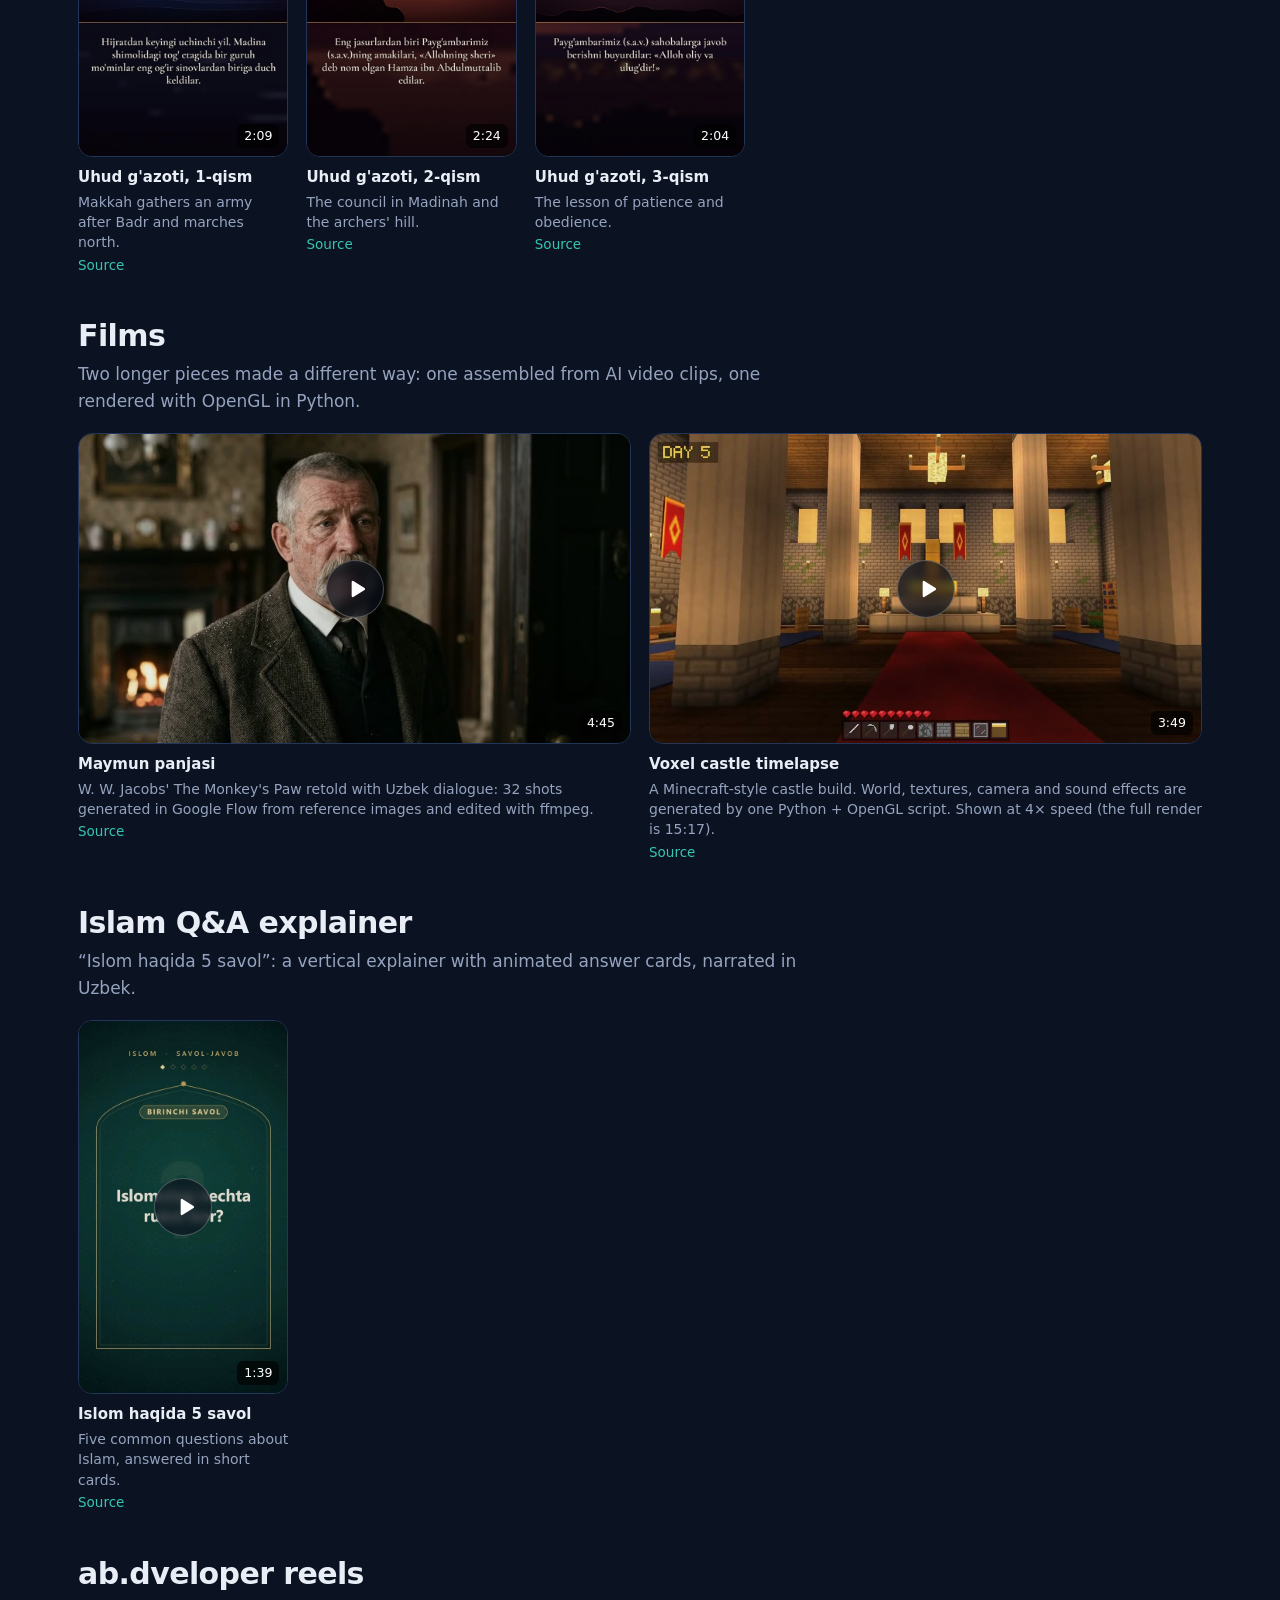
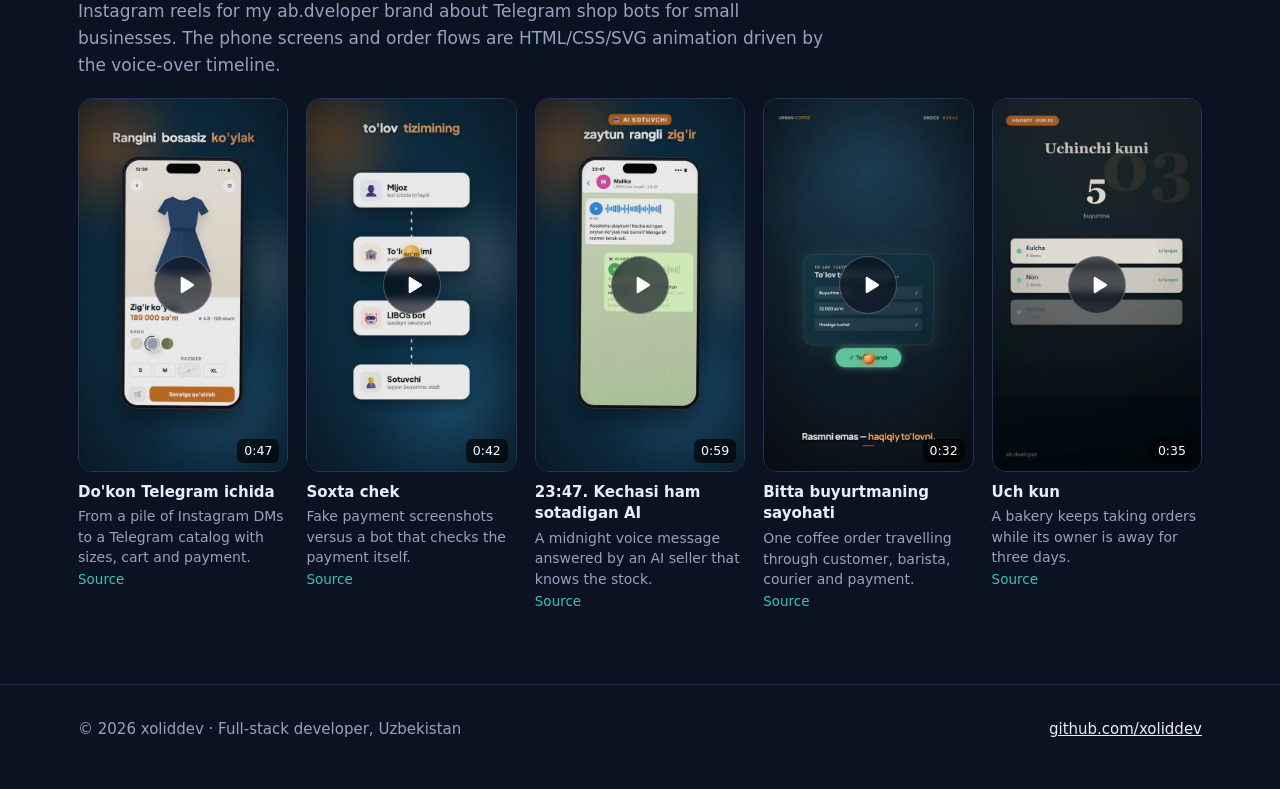
==== commit 52bb9df1: "fix(security): add a strict Content-Security-Policy to every page Scripts only from this origin plus" ====
--- a/demos/ai-video-studio/index.html
+++ b/demos/ai-video-studio/index.html
@@ -2,6 +2,7 @@
 <html lang="en" data-lang="en" data-theme="dark">
 <head>
 <meta charset="utf-8">
+<meta http-equiv="Content-Security-Policy" content="default-src 'self'; script-src 'self' 'sha256-1BjWEBbqdWYwFbc3ZFnvUBSpL6ZNXX2LKuw4dYl3n48=' 'sha256-4M/EFqsiU55enq8I9HXq842js7K2EIVA/Nafj4+C14o='; style-src 'self' 'unsafe-inline' https://fonts.googleapis.com; font-src 'self' https://fonts.gstatic.com; img-src 'self' data:; media-src 'self'; connect-src 'self'; object-src 'none'; frame-src 'none'; base-uri 'self'; form-action 'self'">
 <meta name="viewport" content="width=device-width, initial-scale=1">
 <title>AI Video Studio: Uzbek AI videos | xoliddev</title>
 <meta name="x-title-en" content="AI Video Studio: Uzbek AI videos | xoliddev">
